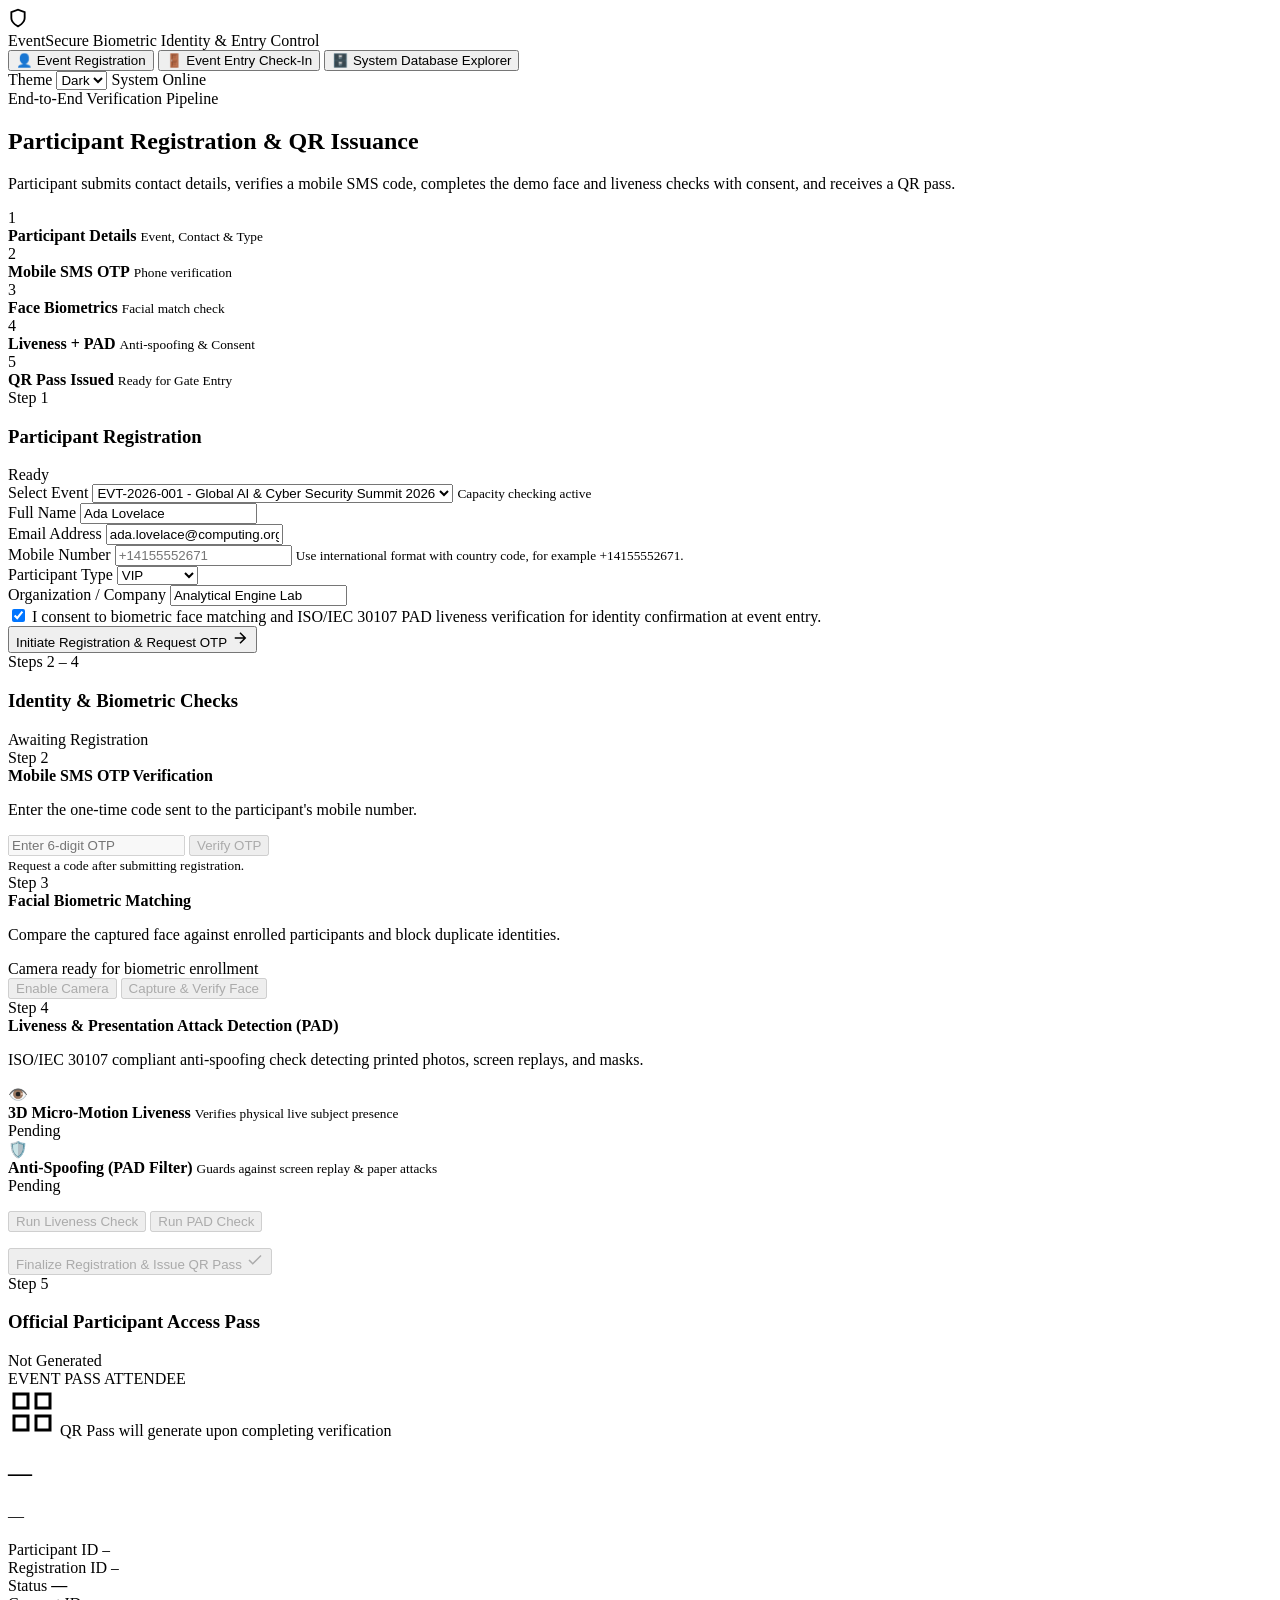
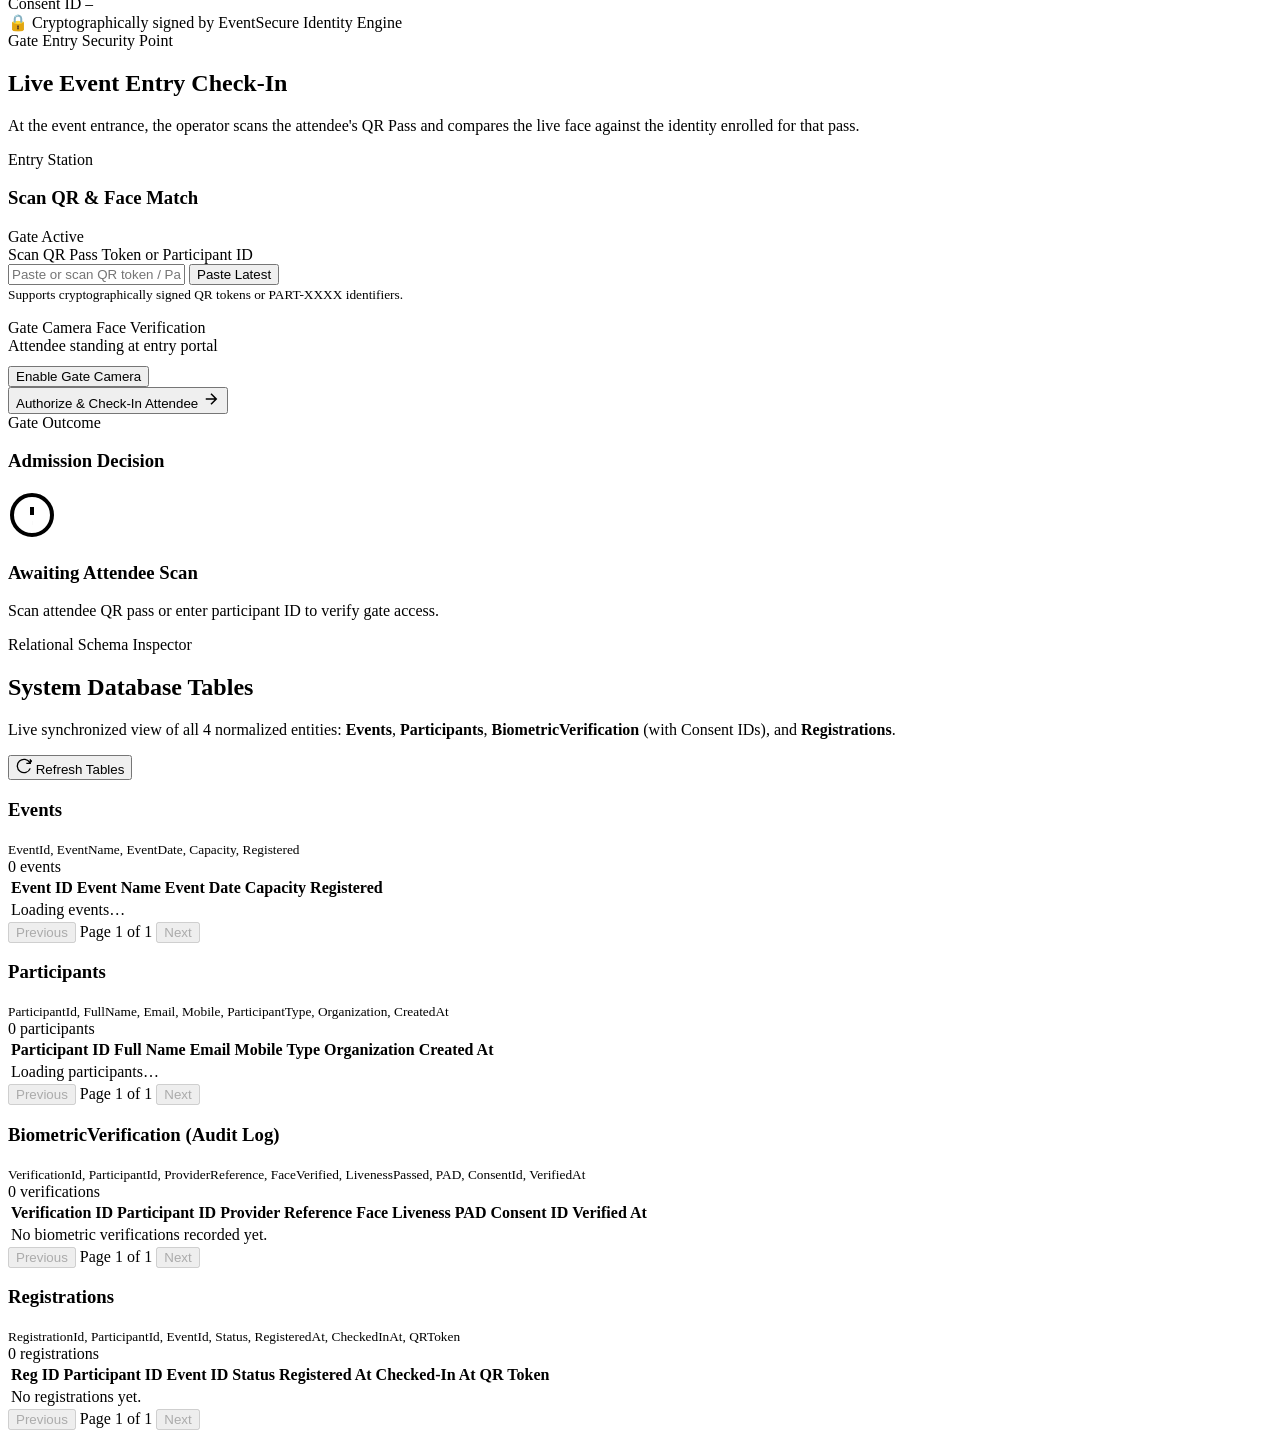
==== app/templates/index.html @ e213605c "eventeasecase" ====
<!doctype html>
<html lang="en">
  <head>
    <meta charset="utf-8">
    <meta name="viewport" content="width=device-width, initial-scale=1, viewport-fit=cover">
    <meta name="theme-color" content="#0a0f1d">
    <title>Event Registration & Biometric Entry System</title>
    <link rel="preconnect" href="https://fonts.googleapis.com">
    <link rel="preconnect" href="https://fonts.gstatic.com" crossorigin>
    <link href="https://fonts.googleapis.com/css2?family=Plus+Jakarta+Sans:wght@400;500;600;700;800&family=JetBrains+Mono:wght@400;500;600&display=swap" rel="stylesheet">
    <link rel="stylesheet" href="/static/styles.css?v=20261010-2">
  </head>
  <body>
    <header class="topbar">
      <div class="brand">
        <div class="brand-mark">
          <svg width="20" height="20" viewBox="0 0 24 24" fill="none" stroke="currentColor" stroke-width="2.2"><path d="M12 22s8-4 8-10V5l-8-3-8 3v7c0 6 8 10 8 10z"/></svg>
        </div>
        <div class="brand-text">
          <span class="brand-title">EventSecure</span>
          <span class="brand-subtitle">Biometric Identity & Entry Control</span>
        </div>
      </div>
      
      <nav class="nav-tabs" role="tablist">
        <button class="nav-tab active" data-tab="tab-registration" role="tab" aria-selected="true">
          <span class="nav-icon">👤</span> Event Registration
        </button>
        <button class="nav-tab" data-tab="tab-checkin" role="tab" aria-selected="false">
          <span class="nav-icon">🚪</span> Event Entry Check-In
        </button>
        <button class="nav-tab" data-tab="tab-database" role="tab" aria-selected="false">
          <span class="nav-icon">🗄️</span> System Database Explorer
        </button>
      </nav>

      <div class="topbar-actions">
        <label class="theme-control" for="theme-select">Theme
          <select id="theme-select" aria-label="Color theme">
            <option value="dark">Dark</option>
            <option value="light">Light</option>
          </select>
        </label>
        <span class="status-pill" id="api-status">
          <span class="status-dot"></span> System Online
        </span>
      </div>
    </header>

    <main class="page-shell">
      <!-- TAB 1: EVENT REGISTRATION FLOW -->
      <section class="tab-content active" id="tab-registration">
        <div class="flow-banner">
          <div class="flow-header">
            <span class="badge-accent">End-to-End Verification Pipeline</span>
            <h2>Participant Registration & QR Issuance</h2>
            <p>Participant submits contact details, verifies a mobile SMS code, completes the demo face and liveness checks with consent, and receives a QR pass.</p>
          </div>
          <div class="pipeline-stepper" id="pipeline-stepper">
            <div class="step-node active" id="step-node-1">
              <span class="step-num">1</span>
              <div class="step-info">
                <strong>Participant Details</strong>
                <small>Event, Contact & Type</small>
              </div>
            </div>
            <div class="step-line"></div>
            <div class="step-node" id="step-node-2">
              <span class="step-num">2</span>
              <div class="step-info">
                <strong>Mobile SMS OTP</strong>
                <small>Phone verification</small>
              </div>
            </div>
            <div class="step-line"></div>
            <div class="step-node" id="step-node-3">
              <span class="step-num">3</span>
              <div class="step-info">
                <strong>Face Biometrics</strong>
                <small>Facial match check</small>
              </div>
            </div>
            <div class="step-line"></div>
            <div class="step-node" id="step-node-4">
              <span class="step-num">4</span>
              <div class="step-info">
                <strong>Liveness + PAD</strong>
                <small>Anti-spoofing & Consent</small>
              </div>
            </div>
            <div class="step-line"></div>
            <div class="step-node" id="step-node-5">
              <span class="step-num">5</span>
              <div class="step-info">
                <strong>QR Pass Issued</strong>
                <small>Ready for Gate Entry</small>
              </div>
            </div>
          </div>
        </div>

        <div class="registration-grid">
          <!-- FORM PANEL (STEP 1) -->
          <article class="panel card-panel" id="panel-step-1">
            <div class="panel-header">
              <div>
                <span class="stage-tag">Step 1</span>
                <h3>Participant Registration</h3>
              </div>
              <span class="status-tag" id="tag-step-1">Ready</span>
            </div>

            <form id="registration-form">
              <div class="form-group full-width">
                <label for="event-select">Select Event</label>
                <select id="event-select" name="event_id" required>
                  <option value="EVT-2026-001">EVT-2026-001 - Global AI & Cyber Security Summit 2026</option>
                  <option value="EVT-2026-002">EVT-2026-002 - National Tech Innovators Conference</option>
                  <option value="EVT-2026-003">EVT-2026-003 - Developer Hackathon 2026</option>
                </select>
                <small class="field-hint" id="event-capacity-hint">Capacity checking active</small>
              </div>

              <div class="field-grid">
                <div class="form-group">
                  <label for="full_name">Full Name</label>
                  <input id="full_name" name="full_name" value="Ada Lovelace" placeholder="First and last name" required>
                </div>
                <div class="form-group">
                  <label for="email">Email Address</label>
                  <input id="email" name="email" type="email" value="ada.lovelace@computing.org" placeholder="ada@example.com" required>
                </div>
                <div class="form-group">
                  <label for="mobile">Mobile Number</label>
                  <input id="mobile" name="mobile" type="tel" inputmode="tel" autocomplete="tel" placeholder="+14155552671" pattern="\+[1-9][0-9]{7,14}" title="Use international format, for example +14155552671" required>
                  <small class="field-hint">Use international format with country code, for example +14155552671.</small>
                </div>
                <div class="form-group">
                  <label for="participant_type">Participant Type</label>
                  <select id="participant_type" name="participant_type">
                    <option value="Attendee">Attendee</option>
                    <option value="Speaker">Speaker</option>
                    <option value="VIP" selected>VIP</option>
                    <option value="Organizer">Organizer</option>
                    <option value="Delegate">Delegate</option>
                  </select>
                </div>
                <div class="form-group full-width">
                  <label for="organization">Organization / Company</label>
                  <input id="organization" name="organization" value="Analytical Engine Lab" placeholder="Organization name" required>
                </div>
              </div>

              <div class="consent-box">
                <label class="checkbox-label">
                  <input type="checkbox" id="consent-check" checked required>
                  <span>I consent to biometric face matching and ISO/IEC 30107 PAD liveness verification for identity confirmation at event entry.</span>
                </label>
              </div>

              <button class="btn btn-primary" type="submit" id="btn-submit-reg">
                <span>Initiate Registration & Request OTP</span>
                <svg width="18" height="18" viewBox="0 0 24 24" fill="none" stroke="currentColor" stroke-width="2"><path d="M5 12h14M12 5l7 7-7 7"/></svg>
              </button>
            </form>
          </article>

          <!-- VERIFICATION PIPELINE PANEL (STEPS 2, 3, 4) -->
          <article class="panel card-panel" id="panel-verification">
            <div class="panel-header">
              <div>
                <span class="stage-tag">Steps 2 – 4</span>
                <h3>Identity & Biometric Checks</h3>
              </div>
              <span class="status-tag status-waiting" id="verification-status-tag">Awaiting Registration</span>
            </div>

            <!-- STEP 2: OTP -->
            <div class="verification-card" id="card-otp">
              <div class="vcard-header">
                <span class="vcard-badge">Step 2</span>
                <div>
                  <strong>Mobile SMS OTP Verification</strong>
                  <p>Enter the one-time code sent to the participant's mobile number.</p>
                </div>
              </div>
              <div class="vcard-body">
                <div class="otp-input-row">
                  <input type="text" id="otp-input" inputmode="numeric" autocomplete="one-time-code" pattern="[0-9]{6}" placeholder="Enter 6-digit OTP" maxlength="6" disabled>
                  <button class="btn btn-secondary" id="btn-verify-otp" disabled>Verify OTP</button>
                </div>
                <small class="field-hint" id="otp-sent-status" aria-live="polite">Request a code after submitting registration.</small>
                <div class="otp-demo-pill" id="otp-demo-pill" style="display: none;">
                  <span>Demo OTP: <strong id="demo-otp-val">123456</strong></span>
                  <button type="button" class="btn-text" id="btn-fill-otp">Auto-Fill</button>
                </div>
              </div>
            </div>

            <!-- STEP 3: FACE VERIFICATION -->
            <div class="verification-card" id="card-face">
              <div class="vcard-header">
                <span class="vcard-badge">Step 3</span>
                <div>
                  <strong>Facial Biometric Matching</strong>
                  <p>Compare the captured face against enrolled participants and block duplicate identities.</p>
                </div>
              </div>
              <div class="vcard-body">
                <div class="camera-preview-box" id="reg-camera-box">
                  <video id="reg-camera-video" autoplay playsinline muted hidden></video>
                  <div class="viewfinder-overlay">
                    <div class="face-target-oval"></div>
                    <span class="viewfinder-status" id="reg-camera-status">Camera ready for biometric enrollment</span>
                  </div>
                </div>
                <div class="action-buttons-row">
                  <button class="btn btn-secondary" type="button" id="btn-start-reg-camera" disabled>Enable Camera</button>
                  <button class="btn btn-secondary" id="btn-verify-face" disabled>
                    <span>Capture & Verify Face</span>
                  </button>
                </div>
                <div class="check-result-tag" id="face-result-tag" style="display: none;"></div>
              </div>
            </div>

            <!-- STEP 4: LIVENESS & PAD CHECK -->
            <div class="verification-card" id="card-pad">
              <div class="vcard-header">
                <span class="vcard-badge">Step 4</span>
                <div>
                  <strong>Liveness & Presentation Attack Detection (PAD)</strong>
                  <p>ISO/IEC 30107 compliant anti-spoofing check detecting printed photos, screen replays, and masks.</p>
                </div>
              </div>
              <div class="vcard-body">
                <div class="pad-checklist">
                  <div class="pad-item" id="pad-item-liveness">
                    <span class="pad-icon">👁️</span>
                    <div>
                      <strong>3D Micro-Motion Liveness</strong>
                      <small id="liveness-desc">Verifies physical live subject presence</small>
                    </div>
                    <span class="badge-mini" id="badge-liveness">Pending</span>
                  </div>
                  <div class="pad-item" id="pad-item-spoof">
                    <span class="pad-icon">🛡️</span>
                    <div>
                      <strong>Anti-Spoofing (PAD Filter)</strong>
                      <small id="pad-desc">Guards against screen replay & paper attacks</small>
                    </div>
                    <span class="badge-mini" id="badge-pad">Pending</span>
                  </div>
                </div>

                <div class="action-buttons-row" style="margin-top: 1rem;">
                  <button class="btn btn-secondary" id="btn-verify-liveness" disabled>Run Liveness Check</button>
                  <button class="btn btn-secondary" id="btn-verify-pad" disabled>Run PAD Check</button>
                </div>

                <button class="btn btn-primary" id="btn-complete-reg" disabled style="margin-top: 1rem;">
                  <span>Finalize Registration & Issue QR Pass</span>
                  <svg width="18" height="18" viewBox="0 0 24 24" fill="none" stroke="currentColor" stroke-width="2"><path d="M20 6L9 17l-5-5"/></svg>
                </button>
              </div>
            </div>
          </article>

          <!-- QR PASS BADGE PANEL (STEP 5) -->
          <article class="panel card-panel full-col" id="panel-qr-pass">
            <div class="panel-header">
              <div>
                <span class="stage-tag">Step 5</span>
                <h3>Official Participant Access Pass</h3>
              </div>
              <span class="status-tag status-idle" id="pass-status-tag">Not Generated</span>
            </div>

            <div class="pass-container">
              <div class="badge-card" id="badge-card">
                <div class="badge-card-header">
                  <span class="badge-event-title" id="pass-event-title">EVENT PASS</span>
                  <span class="badge-type-pill" id="pass-type-pill">ATTENDEE</span>
                </div>
                
                <div class="badge-card-body">
                  <div class="badge-qr-area">
                    <div class="qr-placeholder" id="qr-placeholder">
                      <svg width="48" height="48" viewBox="0 0 24 24" fill="none" stroke="currentColor" stroke-width="1.5"><rect x="3" y="3" width="7" height="7"/><rect x="14" y="3" width="7" height="7"/><rect x="14" y="14" width="7" height="7"/><rect x="3" y="14" width="7" height="7"/></svg>
                      <span>QR Pass will generate upon completing verification</span>
                    </div>
                    <img id="qr-image" alt="Official Entry QR Code" hidden>
                  </div>

                  <div class="badge-details">
                    <h2 class="badge-attendee-name" id="pass-name">—</h2>
                    <p class="badge-org-name" id="pass-org">—</p>

                    <div class="badge-data-grid">
                      <div>
                        <span class="label">Participant ID</span>
                        <code class="val" id="pass-part-id">—</code>
                      </div>
                      <div>
                        <span class="label">Registration ID</span>
                        <code class="val" id="pass-reg-id">—</code>
                      </div>
                      <div>
                        <span class="label">Status</span>
                        <strong class="val status-text" id="pass-status">—</strong>
                      </div>
                      <div>
                        <span class="label">Consent ID</span>
                        <code class="val" id="pass-consent-id">—</code>
                      </div>
                    </div>

                    <div class="badge-token-box" id="pass-token-box" style="display: none;">
                      <span class="label">Secure QR Token</span>
                      <div class="token-display">
                        <input type="text" id="pass-token-val" readonly>
                        <button class="btn btn-secondary btn-sm" id="btn-copy-token">Copy Token</button>
                      </div>
                    </div>
                  </div>
                </div>

                <div class="badge-card-footer">
                  <span>🔒 Cryptographically signed by EventSecure Identity Engine</span>
                  <button class="btn btn-secondary btn-sm" id="btn-use-at-gate" style="display: none;">
                    Use at Entry Gate →
                  </button>
                </div>
              </div>
            </div>
          </article>
        </div>
      </section>

      <!-- TAB 2: EVENT ENTRY CHECK-IN -->
      <section class="tab-content" id="tab-checkin">
        <div class="flow-banner">
          <div class="flow-header">
            <span class="badge-accent">Gate Entry Security Point</span>
            <h2>Live Event Entry Check-In</h2>
            <p>At the event entrance, the operator scans the attendee's QR Pass and compares the live face against the identity enrolled for that pass.</p>
          </div>
        </div>

        <div class="checkin-grid">
          <!-- GATE SCANNER PANEL -->
          <article class="panel card-panel">
            <div class="panel-header">
              <div>
                <span class="stage-tag">Entry Station</span>
                <h3>Scan QR & Face Match</h3>
              </div>
              <span class="status-pill"><span class="status-dot"></span> Gate Active</span>
            </div>

            <form id="checkin-form">
              <div class="form-group">
                <label for="gate-qr-input">Scan QR Pass Token or Participant ID</label>
                <div class="input-with-button">
                  <input id="gate-qr-input" placeholder="Paste or scan QR token / Participant ID" required>
                  <button type="button" class="btn btn-secondary" id="btn-paste-latest">Paste Latest</button>
                </div>
                <small class="field-hint">Supports cryptographically signed QR tokens or PART-XXXX identifiers.</small>
              </div>

              <div class="form-group" style="margin-top: 1rem;">
                <label>Gate Camera Face Verification</label>
                <div class="camera-preview-box gate-camera" id="gate-camera-box">
                  <video id="gate-camera-video" autoplay playsinline muted hidden></video>
                  <div class="viewfinder-overlay">
                    <div class="face-target-oval"></div>
                    <span class="viewfinder-status" id="gate-camera-status">Attendee standing at entry portal</span>
                  </div>
                </div>
                <button class="btn btn-secondary" type="button" id="btn-start-gate-camera" style="margin-top: 0.65rem;">Enable Gate Camera</button>
              </div>

              <button class="btn btn-primary" type="submit" id="btn-gate-checkin">
                <span>Authorize & Check-In Attendee</span>
                <svg width="18" height="18" viewBox="0 0 24 24" fill="none" stroke="currentColor" stroke-width="2"><path d="M5 12h14M12 5l7 7-7 7"/></svg>
              </button>
            </form>
          </article>

          <!-- GATE VERIFICATION RESULT PANEL -->
          <article class="panel card-panel">
            <div class="panel-header">
              <div>
                <span class="stage-tag">Gate Outcome</span>
                <h3>Admission Decision</h3>
              </div>
            </div>

            <div class="admission-display" id="admission-display">
              <div class="admission-card idle" id="admission-card">
                <div class="admission-icon" id="admission-icon">
                  <svg width="48" height="48" viewBox="0 0 24 24" fill="none" stroke="currentColor" stroke-width="2"><circle cx="12" cy="12" r="10"/><line x1="12" y1="8" x2="12" y2="12"/><line x1="12" y1="16" x2="12.01" y2="16"/></svg>
                </div>
                <h3 id="admission-title">Awaiting Attendee Scan</h3>
                <p id="admission-desc">Scan attendee QR pass or enter participant ID to verify gate access.</p>
                <div class="admission-meta" id="admission-meta" style="display: none;">
                  <div><span>Attendee</span><strong id="adm-attendee">—</strong></div>
                  <div><span>Type</span><strong id="adm-type">—</strong></div>
                  <div><span>Organization</span><strong id="adm-org">—</strong></div>
                  <div><span>Check-in Time</span><strong id="adm-time">—</strong></div>
                </div>
              </div>
            </div>
          </article>
        </div>
      </section>

      <!-- TAB 3: RELATIONAL DATABASE EXPLORER -->
      <section class="tab-content" id="tab-database">
        <div class="flow-banner">
          <div class="flow-header">
            <span class="badge-accent">Relational Schema Inspector</span>
            <h2>System Database Tables</h2>
            <p>Live synchronized view of all 4 normalized entities: <strong>Events</strong>, <strong>Participants</strong>, <strong>BiometricVerification</strong> (with Consent IDs), and <strong>Registrations</strong>.</p>
          </div>
          <div class="refresh-bar">
            <button class="btn btn-secondary" id="btn-refresh-db">
              <svg width="16" height="16" viewBox="0 0 24 24" fill="none" stroke="currentColor" stroke-width="2"><path d="M21.5 2v6h-6M21.34 15.57a10 10 0 1 1-.57-8.38l5.67-5.67"/></svg>
              <span>Refresh Tables</span>
            </button>
          </div>
        </div>

        <div class="tables-stack">
          <!-- EVENTS TABLE -->
          <div class="table-card">
            <div class="table-header">
              <div>
                <h3>Events</h3>
                <small>EventId, EventName, EventDate, Capacity, Registered</small>
              </div>
              <span class="badge-mini" id="count-events">0 events</span>
            </div>
            <div class="table-responsive">
              <table class="data-table" id="table-events">
                <thead>
                  <tr>
                    <th>Event ID</th>
                    <th>Event Name</th>
                    <th>Event Date</th>
                    <th>Capacity</th>
                    <th>Registered</th>
                  </tr>
                </thead>
                <tbody>
                  <tr><td colspan="5" class="empty-cell">Loading events…</td></tr>
                </tbody>
              </table>
            </div>
            <div class="table-pagination" data-pagination="events">
              <button class="btn btn-secondary btn-sm" type="button" data-page-action="previous" disabled>Previous</button>
              <span data-page-label>Page 1 of 1</span>
              <button class="btn btn-secondary btn-sm" type="button" data-page-action="next" disabled>Next</button>
            </div>
          </div>

          <!-- PARTICIPANTS TABLE -->
          <div class="table-card">
            <div class="table-header">
              <div>
                <h3>Participants</h3>
                <small>ParticipantId, FullName, Email, Mobile, ParticipantType, Organization, CreatedAt</small>
              </div>
              <span class="badge-mini" id="count-participants">0 participants</span>
            </div>
            <div class="table-responsive">
              <table class="data-table" id="table-participants">
                <thead>
                  <tr>
                    <th>Participant ID</th>
                    <th>Full Name</th>
                    <th>Email</th>
                    <th>Mobile</th>
                    <th>Type</th>
                    <th>Organization</th>
                    <th>Created At</th>
                  </tr>
                </thead>
                <tbody>
                  <tr><td colspan="7" class="empty-cell">Loading participants…</td></tr>
                </tbody>
              </table>
            </div>
            <div class="table-pagination" data-pagination="participants">
              <button class="btn btn-secondary btn-sm" type="button" data-page-action="previous" disabled>Previous</button>
              <span data-page-label>Page 1 of 1</span>
              <button class="btn btn-secondary btn-sm" type="button" data-page-action="next" disabled>Next</button>
            </div>
          </div>

          <!-- BIOMETRIC VERIFICATION AUDIT TABLE -->
          <div class="table-card">
            <div class="table-header">
              <div>
                <h3>BiometricVerification (Audit Log)</h3>
                <small>VerificationId, ParticipantId, ProviderReference, FaceVerified, LivenessPassed, PAD, ConsentId, VerifiedAt</small>
              </div>
              <span class="badge-mini" id="count-biometrics">0 verifications</span>
            </div>
            <div class="table-responsive">
              <table class="data-table" id="table-biometrics">
                <thead>
                  <tr>
                    <th>Verification ID</th>
                    <th>Participant ID</th>
                    <th>Provider Reference</th>
                    <th>Face</th>
                    <th>Liveness</th>
                    <th>PAD</th>
                    <th>Consent ID</th>
                    <th>Verified At</th>
                  </tr>
                </thead>
                <tbody>
                  <tr><td colspan="8" class="empty-cell">No biometric verifications recorded yet.</td></tr>
                </tbody>
              </table>
            </div>
            <div class="table-pagination" data-pagination="biometrics">
              <button class="btn btn-secondary btn-sm" type="button" data-page-action="previous" disabled>Previous</button>
              <span data-page-label>Page 1 of 1</span>
              <button class="btn btn-secondary btn-sm" type="button" data-page-action="next" disabled>Next</button>
            </div>
          </div>

          <!-- REGISTRATIONS TABLE -->
          <div class="table-card">
            <div class="table-header">
              <div>
                <h3>Registrations</h3>
                <small>RegistrationId, ParticipantId, EventId, Status, RegisteredAt, CheckedInAt, QRToken</small>
              </div>
              <span class="badge-mini" id="count-registrations">0 registrations</span>
            </div>
            <div class="table-responsive">
              <table class="data-table" id="table-registrations">
                <thead>
                  <tr>
                    <th>Reg ID</th>
                    <th>Participant ID</th>
                    <th>Event ID</th>
                    <th>Status</th>
                    <th>Registered At</th>
                    <th>Checked-In At</th>
                    <th>QR Token</th>
                  </tr>
                </thead>
                <tbody>
                  <tr><td colspan="7" class="empty-cell">No registrations yet.</td></tr>
                </tbody>
              </table>
            </div>
            <div class="table-pagination" data-pagination="registrations">
              <button class="btn btn-secondary btn-sm" type="button" data-page-action="previous" disabled>Previous</button>
              <span data-page-label>Page 1 of 1</span>
              <button class="btn btn-secondary btn-sm" type="button" data-page-action="next" disabled>Next</button>
            </div>
          </div>
        </div>
      </section>
    </main>

    <div class="toast" id="toast" role="status" aria-live="polite"></div>

    <script src="/static/app.js?v=20261010-3"></script>
  </body>
</html>
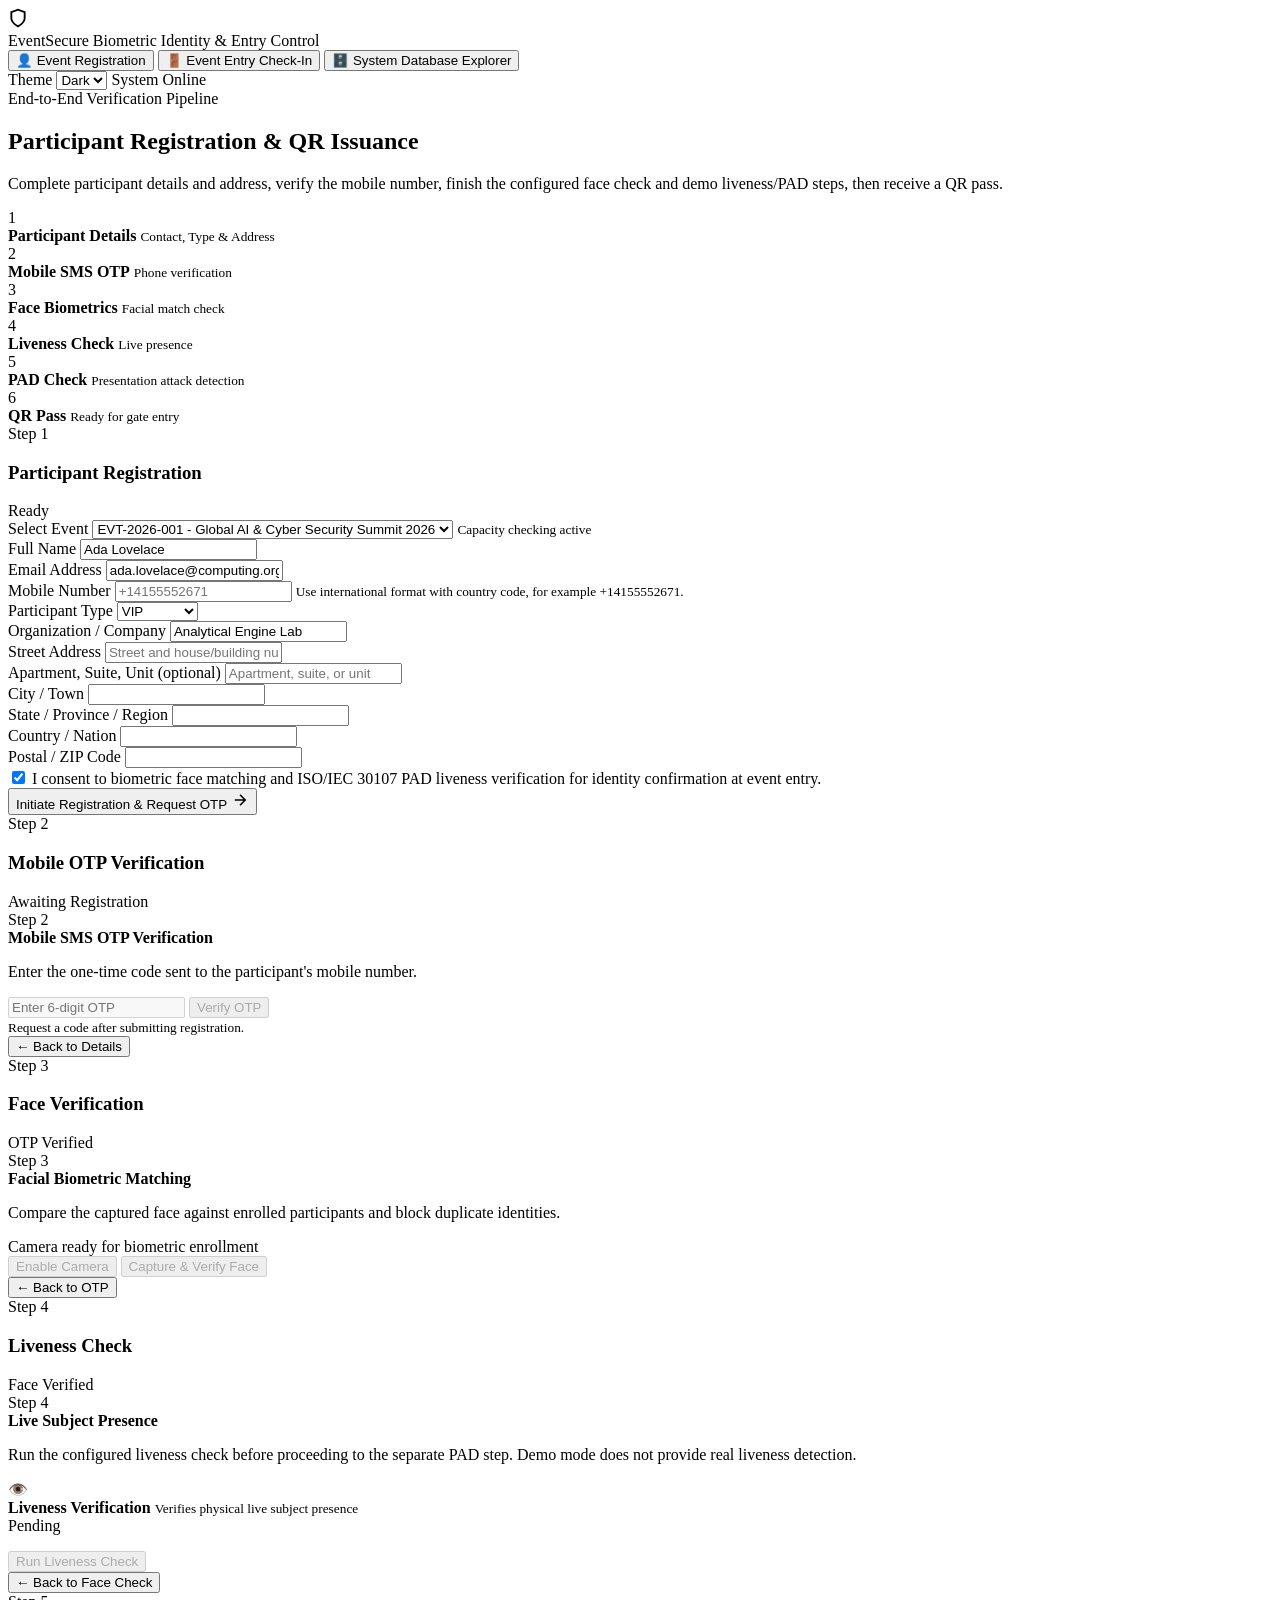
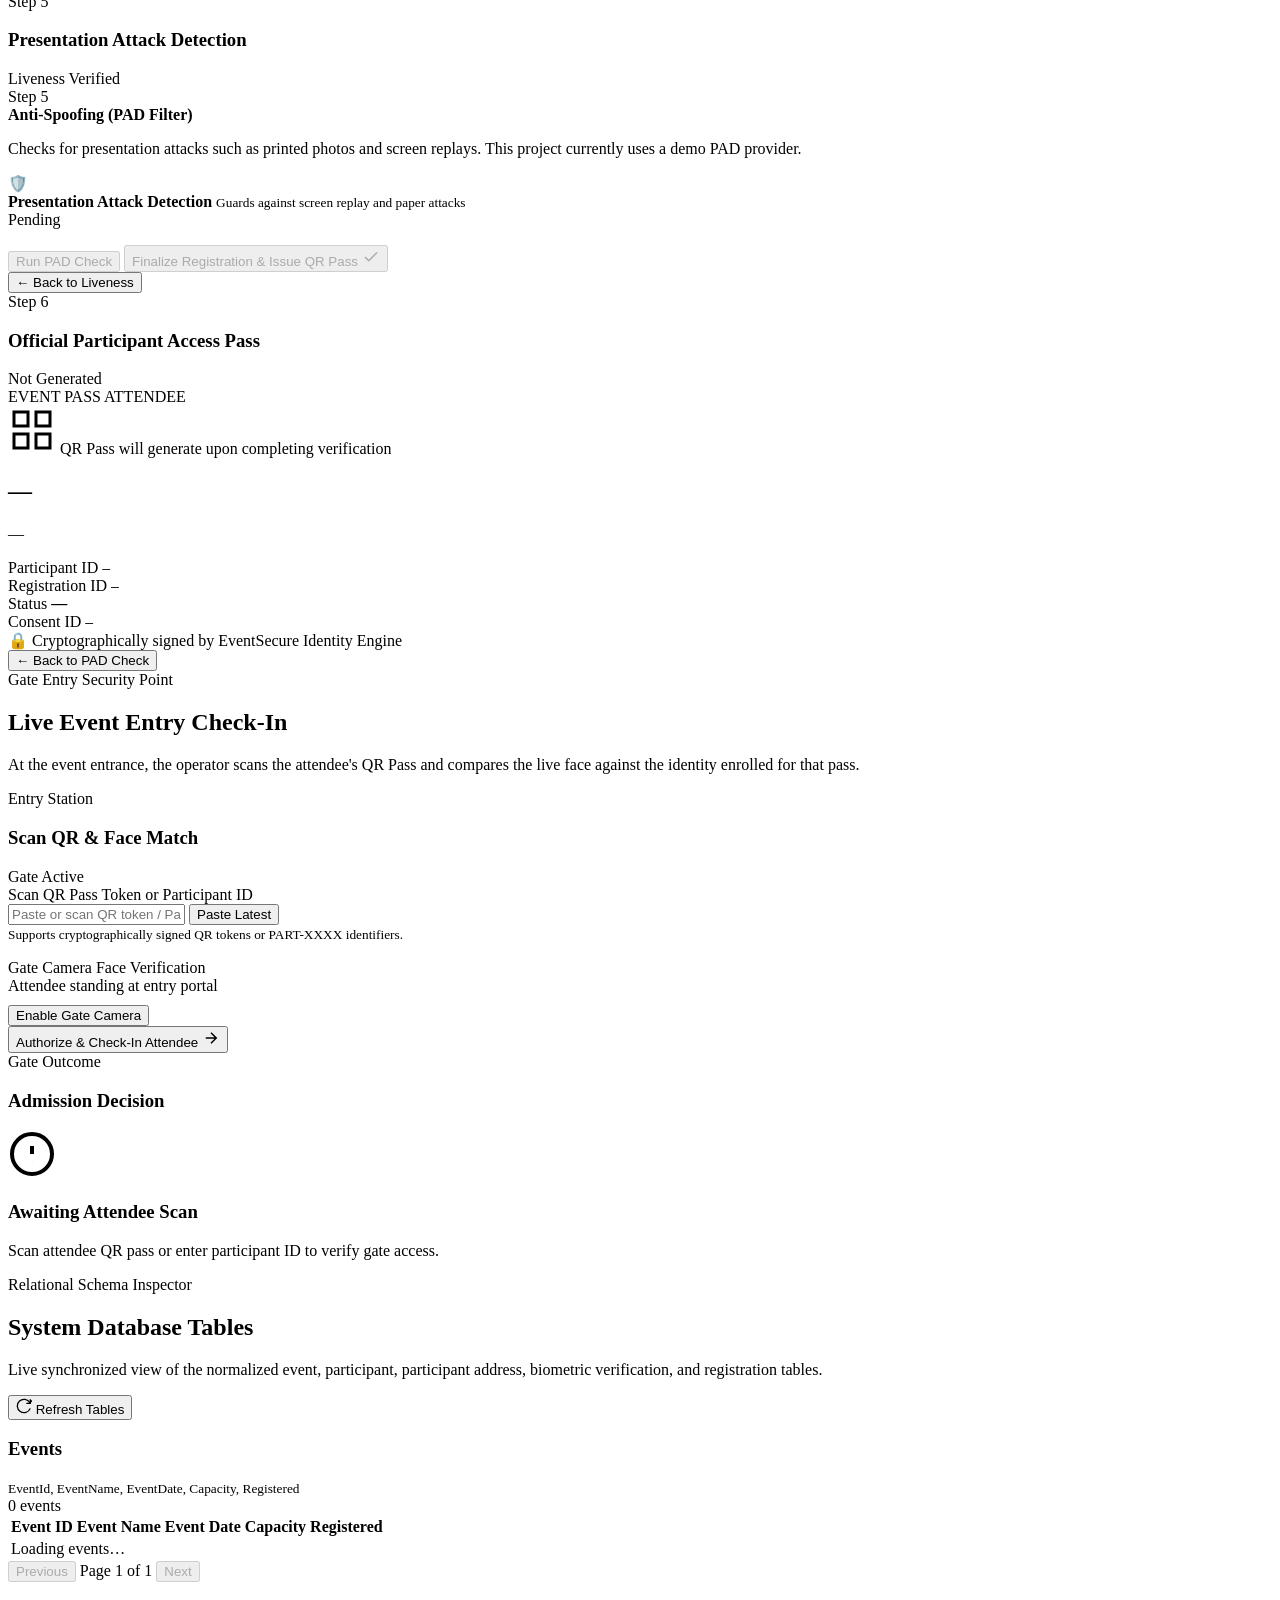
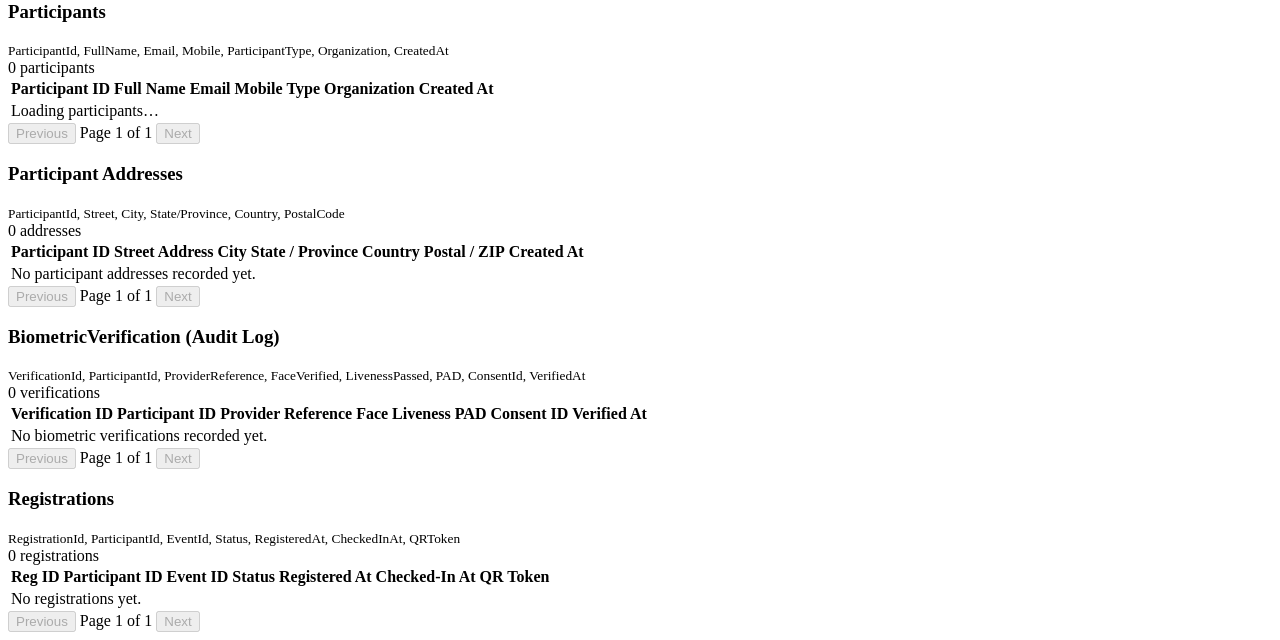
==== commit 45789f6a: "Add local face matching and stepped registration Add participant address storage and registration sc" ====
--- a/app/templates/index.html
+++ b/app/templates/index.html
@@ -8,7 +8,7 @@
     <link rel="preconnect" href="https://fonts.googleapis.com">
     <link rel="preconnect" href="https://fonts.gstatic.com" crossorigin>
     <link href="https://fonts.googleapis.com/css2?family=Plus+Jakarta+Sans:wght@400;500;600;700;800&family=JetBrains+Mono:wght@400;500;600&display=swap" rel="stylesheet">
-    <link rel="stylesheet" href="/static/styles.css?v=20261010-2">
+    <link rel="stylesheet" href="/static/styles.css?v=20261010-4">
   </head>
   <body>
     <header class="topbar">
@@ -54,14 +54,14 @@
           <div class="flow-header">
             <span class="badge-accent">End-to-End Verification Pipeline</span>
             <h2>Participant Registration & QR Issuance</h2>
-            <p>Participant submits contact details, verifies a mobile SMS code, completes the demo face and liveness checks with consent, and receives a QR pass.</p>
+            <p>Complete participant details and address, verify the mobile number, finish the configured face check and demo liveness/PAD steps, then receive a QR pass.</p>
           </div>
           <div class="pipeline-stepper" id="pipeline-stepper">
             <div class="step-node active" id="step-node-1">
               <span class="step-num">1</span>
               <div class="step-info">
                 <strong>Participant Details</strong>
-                <small>Event, Contact & Type</small>
+                <small>Contact, Type & Address</small>
               </div>
             </div>
             <div class="step-line"></div>
@@ -84,16 +84,24 @@
             <div class="step-node" id="step-node-4">
               <span class="step-num">4</span>
               <div class="step-info">
-                <strong>Liveness + PAD</strong>
-                <small>Anti-spoofing & Consent</small>
+                <strong>Liveness Check</strong>
+                <small>Live presence</small>
               </div>
             </div>
             <div class="step-line"></div>
             <div class="step-node" id="step-node-5">
               <span class="step-num">5</span>
               <div class="step-info">
-                <strong>QR Pass Issued</strong>
-                <small>Ready for Gate Entry</small>
+                <strong>PAD Check</strong>
+                <small>Presentation attack detection</small>
+              </div>
+            </div>
+            <div class="step-line"></div>
+            <div class="step-node" id="step-node-6">
+              <span class="step-num">6</span>
+              <div class="step-info">
+                <strong>QR Pass</strong>
+                <small>Ready for gate entry</small>
               </div>
             </div>
           </div>
@@ -101,7 +109,7 @@
 
         <div class="registration-grid">
           <!-- FORM PANEL (STEP 1) -->
-          <article class="panel card-panel" id="panel-step-1">
+          <article class="panel card-panel registration-step-page active" id="panel-step-1" data-registration-step="1">
             <div class="panel-header">
               <div>
                 <span class="stage-tag">Step 1</span>
@@ -149,11 +157,35 @@
                   <label for="organization">Organization / Company</label>
                   <input id="organization" name="organization" value="Analytical Engine Lab" placeholder="Organization name" required>
                 </div>
+                <div class="form-group full-width">
+                  <label for="address_line1">Street Address</label>
+                  <input id="address_line1" name="address_line1" autocomplete="address-line1" placeholder="Street and house/building number" required>
+                </div>
+                <div class="form-group full-width">
+                  <label for="address_line2">Apartment, Suite, Unit (optional)</label>
+                  <input id="address_line2" name="address_line2" autocomplete="address-line2" placeholder="Apartment, suite, or unit">
+                </div>
+                <div class="form-group">
+                  <label for="city">City / Town</label>
+                  <input id="city" name="city" autocomplete="address-level2" required>
+                </div>
+                <div class="form-group">
+                  <label for="state_province">State / Province / Region</label>
+                  <input id="state_province" name="state_province" autocomplete="address-level1" required>
+                </div>
+                <div class="form-group">
+                  <label for="country">Country / Nation</label>
+                  <input id="country" name="country" autocomplete="country-name" required>
+                </div>
+                <div class="form-group">
+                  <label for="postal_code">Postal / ZIP Code</label>
+                  <input id="postal_code" name="postal_code" autocomplete="postal-code" required>
+                </div>
               </div>
 
               <div class="consent-box">
                 <label class="checkbox-label">
-                  <input type="checkbox" id="consent-check" checked required>
+                  <input type="checkbox" id="consent-check" name="consent_agreed" value="true" checked required>
                   <span>I consent to biometric face matching and ISO/IEC 30107 PAD liveness verification for identity confirmation at event entry.</span>
                 </label>
               </div>
@@ -165,12 +197,12 @@
             </form>
           </article>
 
-          <!-- VERIFICATION PIPELINE PANEL (STEPS 2, 3, 4) -->
-          <article class="panel card-panel" id="panel-verification">
-            <div class="panel-header">
-              <div>
-                <span class="stage-tag">Steps 2 – 4</span>
-                <h3>Identity & Biometric Checks</h3>
+          <!-- STEP 2: OTP VERIFICATION -->
+          <article class="panel card-panel registration-step-page" id="panel-step-2" data-registration-step="2">
+            <div class="panel-header">
+              <div>
+                <span class="stage-tag">Step 2</span>
+                <h3>Mobile OTP Verification</h3>
               </div>
               <span class="status-tag status-waiting" id="verification-status-tag">Awaiting Registration</span>
             </div>
@@ -197,7 +229,20 @@
               </div>
             </div>
 
-            <!-- STEP 3: FACE VERIFICATION -->
+            <div class="registration-step-navigation">
+              <button class="btn btn-secondary" type="button" data-registration-back="1">← Back to Details</button>
+            </div>
+          </article>
+
+          <!-- STEP 3: FACE VERIFICATION -->
+          <article class="panel card-panel registration-step-page" id="panel-step-3" data-registration-step="3">
+            <div class="panel-header">
+              <div>
+                <span class="stage-tag">Step 3</span>
+                <h3>Face Verification</h3>
+              </div>
+              <span class="status-tag status-waiting">OTP Verified</span>
+            </div>
             <div class="verification-card" id="card-face">
               <div class="vcard-header">
                 <span class="vcard-badge">Step 3</span>
@@ -223,14 +268,26 @@
                 <div class="check-result-tag" id="face-result-tag" style="display: none;"></div>
               </div>
             </div>
-
-            <!-- STEP 4: LIVENESS & PAD CHECK -->
-            <div class="verification-card" id="card-pad">
+            <div class="registration-step-navigation">
+              <button class="btn btn-secondary" type="button" data-registration-back="2">← Back to OTP</button>
+            </div>
+          </article>
+
+            <!-- STEP 4: LIVENESS CHECK -->
+          <article class="panel card-panel registration-step-page" id="panel-step-4" data-registration-step="4">
+            <div class="panel-header">
+              <div>
+                <span class="stage-tag">Step 4</span>
+                <h3>Liveness Check</h3>
+              </div>
+              <span class="status-tag status-waiting">Face Verified</span>
+            </div>
+            <div class="verification-card" id="card-liveness">
               <div class="vcard-header">
                 <span class="vcard-badge">Step 4</span>
                 <div>
-                  <strong>Liveness & Presentation Attack Detection (PAD)</strong>
-                  <p>ISO/IEC 30107 compliant anti-spoofing check detecting printed photos, screen replays, and masks.</p>
+                  <strong>Live Subject Presence</strong>
+                  <p>Run the configured liveness check before proceeding to the separate PAD step. Demo mode does not provide real liveness detection.</p>
                 </div>
               </div>
               <div class="vcard-body">
@@ -238,39 +295,65 @@
                   <div class="pad-item" id="pad-item-liveness">
                     <span class="pad-icon">👁️</span>
                     <div>
-                      <strong>3D Micro-Motion Liveness</strong>
+                      <strong>Liveness Verification</strong>
                       <small id="liveness-desc">Verifies physical live subject presence</small>
                     </div>
                     <span class="badge-mini" id="badge-liveness">Pending</span>
                   </div>
+                </div>
+                <button class="btn btn-primary" id="btn-verify-liveness" disabled style="margin-top: 1rem;">Run Liveness Check</button>
+              </div>
+            </div>
+            <div class="registration-step-navigation">
+              <button class="btn btn-secondary" type="button" data-registration-back="3">← Back to Face Check</button>
+            </div>
+          </article>
+
+          <!-- STEP 5: PRESENTATION ATTACK DETECTION -->
+          <article class="panel card-panel registration-step-page" id="panel-step-5" data-registration-step="5">
+            <div class="panel-header">
+              <div>
+                <span class="stage-tag">Step 5</span>
+                <h3>Presentation Attack Detection</h3>
+              </div>
+              <span class="status-tag status-waiting">Liveness Verified</span>
+            </div>
+            <div class="verification-card" id="card-pad">
+              <div class="vcard-header">
+                <span class="vcard-badge">Step 5</span>
+                <div>
+                  <strong>Anti-Spoofing (PAD Filter)</strong>
+                  <p>Checks for presentation attacks such as printed photos and screen replays. This project currently uses a demo PAD provider.</p>
+                </div>
+              </div>
+              <div class="vcard-body">
+                <div class="pad-checklist">
                   <div class="pad-item" id="pad-item-spoof">
                     <span class="pad-icon">🛡️</span>
                     <div>
-                      <strong>Anti-Spoofing (PAD Filter)</strong>
-                      <small id="pad-desc">Guards against screen replay & paper attacks</small>
+                      <strong>Presentation Attack Detection</strong>
+                      <small id="pad-desc">Guards against screen replay and paper attacks</small>
                     </div>
                     <span class="badge-mini" id="badge-pad">Pending</span>
                   </div>
                 </div>
-
-                <div class="action-buttons-row" style="margin-top: 1rem;">
-                  <button class="btn btn-secondary" id="btn-verify-liveness" disabled>Run Liveness Check</button>
-                  <button class="btn btn-secondary" id="btn-verify-pad" disabled>Run PAD Check</button>
-                </div>
-
+                <button class="btn btn-secondary" id="btn-verify-pad" disabled style="margin-top: 1rem;">Run PAD Check</button>
                 <button class="btn btn-primary" id="btn-complete-reg" disabled style="margin-top: 1rem;">
                   <span>Finalize Registration & Issue QR Pass</span>
                   <svg width="18" height="18" viewBox="0 0 24 24" fill="none" stroke="currentColor" stroke-width="2"><path d="M20 6L9 17l-5-5"/></svg>
                 </button>
               </div>
             </div>
-          </article>
-
-          <!-- QR PASS BADGE PANEL (STEP 5) -->
-          <article class="panel card-panel full-col" id="panel-qr-pass">
-            <div class="panel-header">
-              <div>
-                <span class="stage-tag">Step 5</span>
+            <div class="registration-step-navigation">
+              <button class="btn btn-secondary" type="button" data-registration-back="4">← Back to Liveness</button>
+            </div>
+          </article>
+
+          <!-- QR PASS BADGE PANEL (STEP 6) -->
+          <article class="panel card-panel full-col registration-step-page" id="panel-qr-pass" data-registration-step="6">
+            <div class="panel-header">
+              <div>
+                <span class="stage-tag">Step 6</span>
                 <h3>Official Participant Access Pass</h3>
               </div>
               <span class="status-tag status-idle" id="pass-status-tag">Not Generated</span>
@@ -333,6 +416,9 @@
                 </div>
               </div>
             </div>
+            <div class="registration-step-navigation">
+              <button class="btn btn-secondary" type="button" data-registration-back="5">← Back to PAD Check</button>
+            </div>
           </article>
         </div>
       </section>
@@ -421,7 +507,7 @@
           <div class="flow-header">
             <span class="badge-accent">Relational Schema Inspector</span>
             <h2>System Database Tables</h2>
-            <p>Live synchronized view of all 4 normalized entities: <strong>Events</strong>, <strong>Participants</strong>, <strong>BiometricVerification</strong> (with Consent IDs), and <strong>Registrations</strong>.</p>
+            <p>Live synchronized view of the normalized event, participant, participant address, biometric verification, and registration tables.</p>
           </div>
           <div class="refresh-bar">
             <button class="btn btn-secondary" id="btn-refresh-db">
@@ -492,6 +578,40 @@
               </table>
             </div>
             <div class="table-pagination" data-pagination="participants">
+              <button class="btn btn-secondary btn-sm" type="button" data-page-action="previous" disabled>Previous</button>
+              <span data-page-label>Page 1 of 1</span>
+              <button class="btn btn-secondary btn-sm" type="button" data-page-action="next" disabled>Next</button>
+            </div>
+          </div>
+
+          <!-- PARTICIPANT ADDRESSES TABLE -->
+          <div class="table-card">
+            <div class="table-header">
+              <div>
+                <h3>Participant Addresses</h3>
+                <small>ParticipantId, Street, City, State/Province, Country, PostalCode</small>
+              </div>
+              <span class="badge-mini" id="count-addresses">0 addresses</span>
+            </div>
+            <div class="table-responsive">
+              <table class="data-table" id="table-addresses">
+                <thead>
+                  <tr>
+                    <th>Participant ID</th>
+                    <th>Street Address</th>
+                    <th>City</th>
+                    <th>State / Province</th>
+                    <th>Country</th>
+                    <th>Postal / ZIP</th>
+                    <th>Created At</th>
+                  </tr>
+                </thead>
+                <tbody>
+                  <tr><td colspan="7" class="empty-cell">No participant addresses recorded yet.</td></tr>
+                </tbody>
+              </table>
+            </div>
+            <div class="table-pagination" data-pagination="addresses">
               <button class="btn btn-secondary btn-sm" type="button" data-page-action="previous" disabled>Previous</button>
               <span data-page-label>Page 1 of 1</span>
               <button class="btn btn-secondary btn-sm" type="button" data-page-action="next" disabled>Next</button>
@@ -572,6 +692,6 @@
 
     <div class="toast" id="toast" role="status" aria-live="polite"></div>
 
-    <script src="/static/app.js?v=20261010-3"></script>
+    <script src="/static/app.js?v=20261010-4"></script>
   </body>
 </html>
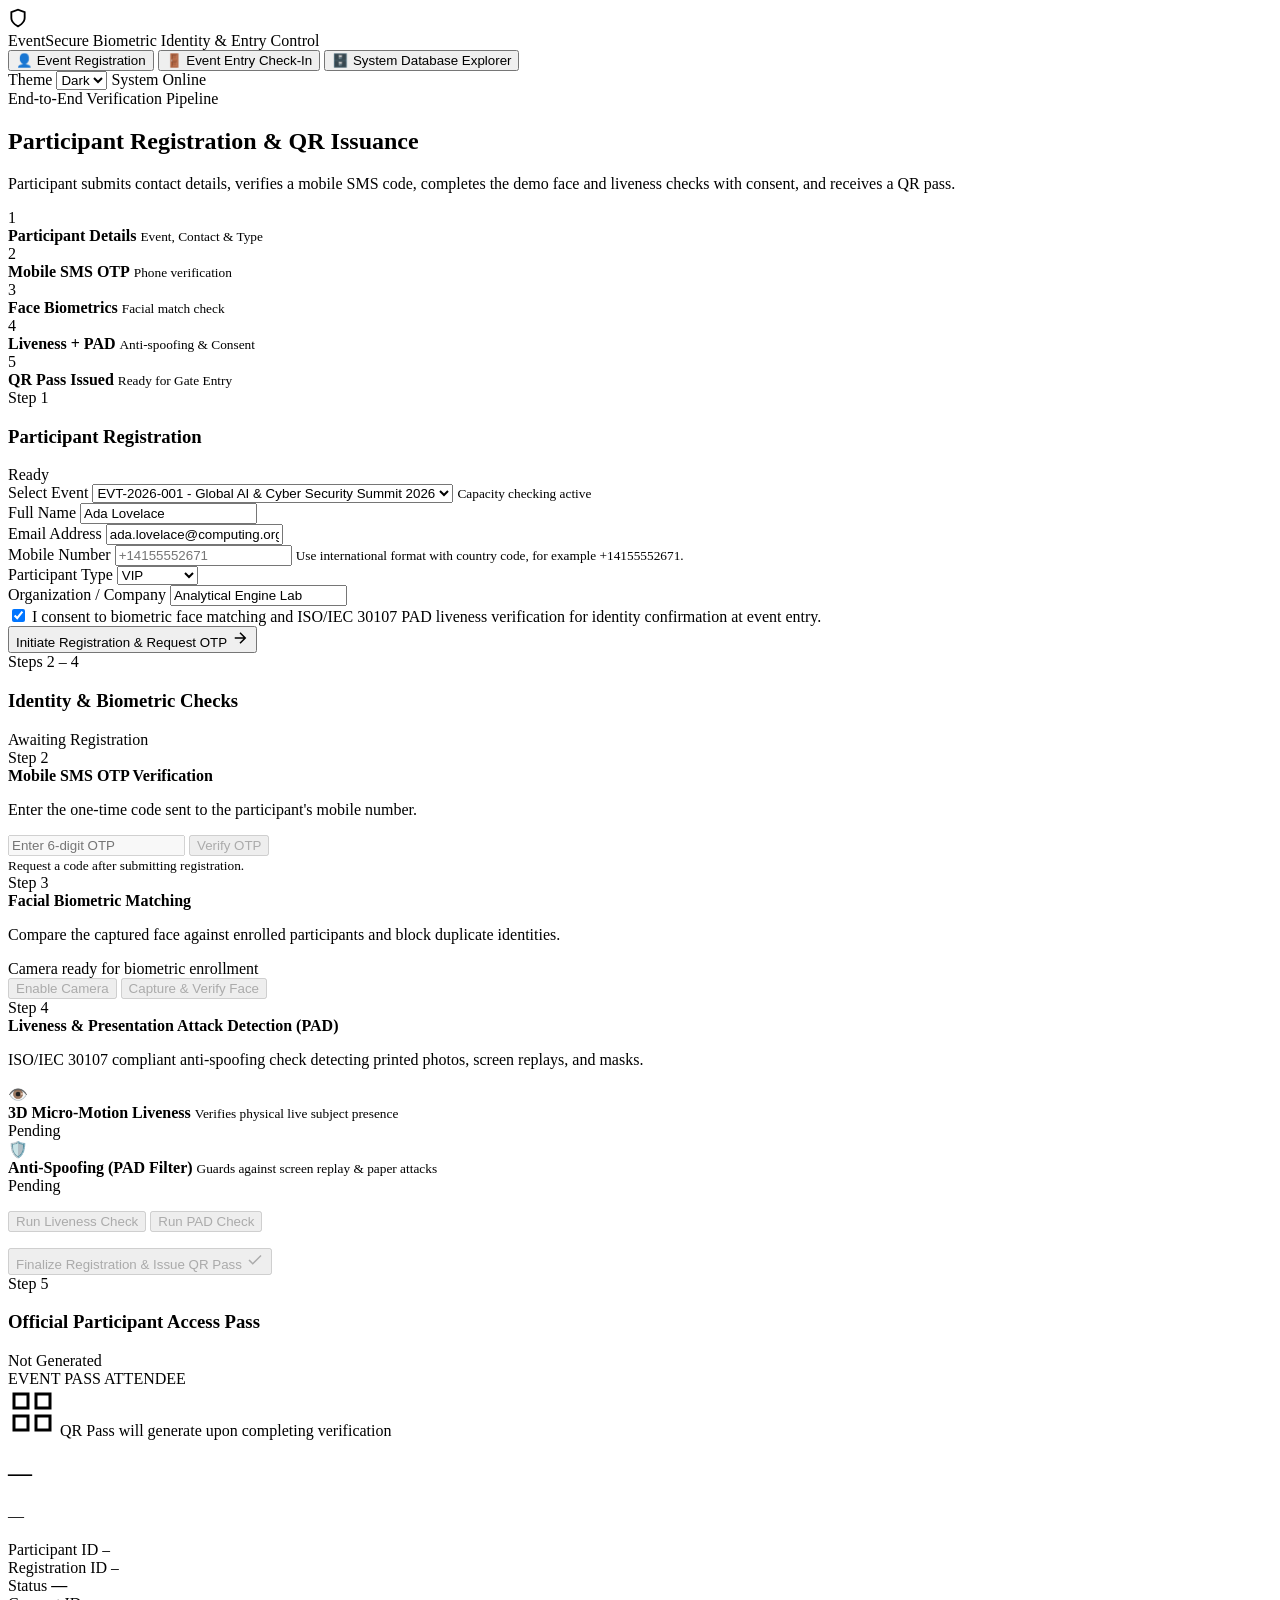
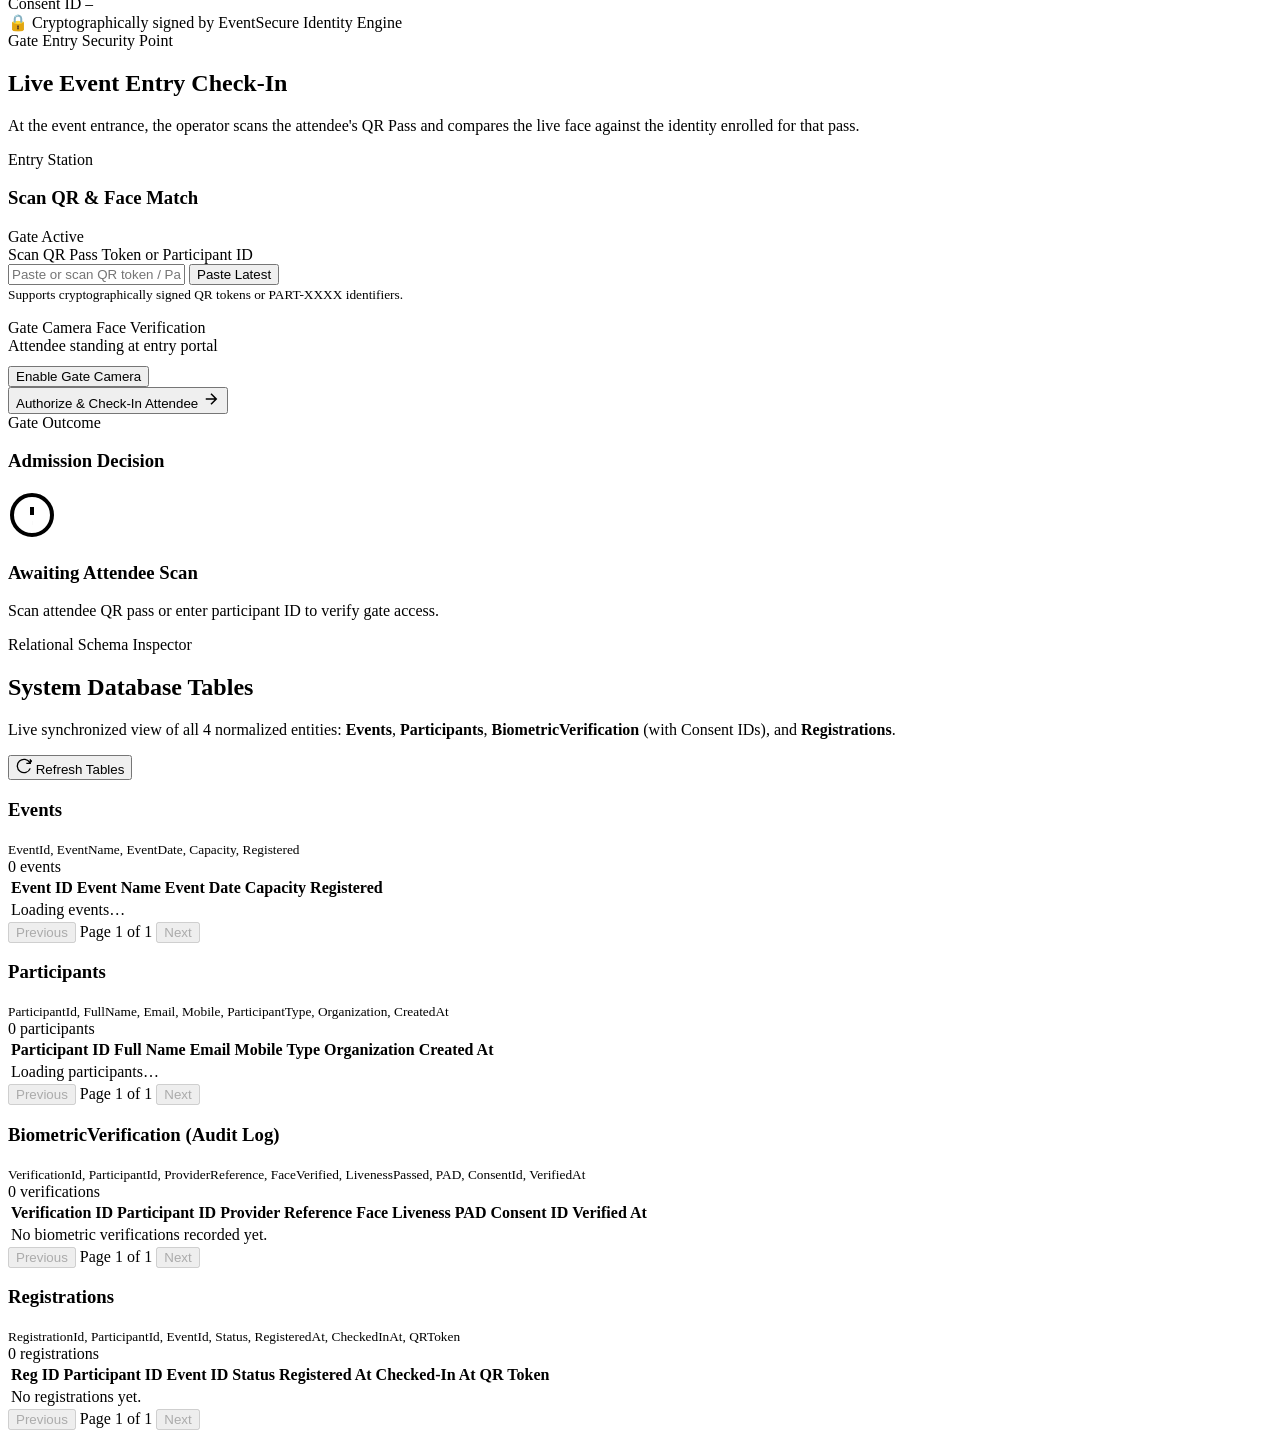
==== commit 808386dd: "Add standalone admin panel workflows Build a separate role-aware admin UI backed by authenticated AP" ====
--- a/app/templates/index.html
+++ b/app/templates/index.html
@@ -8,7 +8,7 @@
     <link rel="preconnect" href="https://fonts.googleapis.com">
     <link rel="preconnect" href="https://fonts.gstatic.com" crossorigin>
     <link href="https://fonts.googleapis.com/css2?family=Plus+Jakarta+Sans:wght@400;500;600;700;800&family=JetBrains+Mono:wght@400;500;600&display=swap" rel="stylesheet">
-    <link rel="stylesheet" href="/static/styles.css?v=20261010-4">
+    <link rel="stylesheet" href="/static/styles.css?v=20261010-2">
   </head>
   <body>
     <header class="topbar">
@@ -54,14 +54,14 @@
           <div class="flow-header">
             <span class="badge-accent">End-to-End Verification Pipeline</span>
             <h2>Participant Registration & QR Issuance</h2>
-            <p>Complete participant details and address, verify the mobile number, finish the configured face check and demo liveness/PAD steps, then receive a QR pass.</p>
+            <p>Participant submits contact details, verifies a mobile SMS code, completes the demo face and liveness checks with consent, and receives a QR pass.</p>
           </div>
           <div class="pipeline-stepper" id="pipeline-stepper">
             <div class="step-node active" id="step-node-1">
               <span class="step-num">1</span>
               <div class="step-info">
                 <strong>Participant Details</strong>
-                <small>Contact, Type & Address</small>
+                <small>Event, Contact & Type</small>
               </div>
             </div>
             <div class="step-line"></div>
@@ -84,24 +84,16 @@
             <div class="step-node" id="step-node-4">
               <span class="step-num">4</span>
               <div class="step-info">
-                <strong>Liveness Check</strong>
-                <small>Live presence</small>
+                <strong>Liveness + PAD</strong>
+                <small>Anti-spoofing & Consent</small>
               </div>
             </div>
             <div class="step-line"></div>
             <div class="step-node" id="step-node-5">
               <span class="step-num">5</span>
               <div class="step-info">
-                <strong>PAD Check</strong>
-                <small>Presentation attack detection</small>
-              </div>
-            </div>
-            <div class="step-line"></div>
-            <div class="step-node" id="step-node-6">
-              <span class="step-num">6</span>
-              <div class="step-info">
-                <strong>QR Pass</strong>
-                <small>Ready for gate entry</small>
+                <strong>QR Pass Issued</strong>
+                <small>Ready for Gate Entry</small>
               </div>
             </div>
           </div>
@@ -109,7 +101,7 @@
 
         <div class="registration-grid">
           <!-- FORM PANEL (STEP 1) -->
-          <article class="panel card-panel registration-step-page active" id="panel-step-1" data-registration-step="1">
+          <article class="panel card-panel" id="panel-step-1">
             <div class="panel-header">
               <div>
                 <span class="stage-tag">Step 1</span>
@@ -157,35 +149,11 @@
                   <label for="organization">Organization / Company</label>
                   <input id="organization" name="organization" value="Analytical Engine Lab" placeholder="Organization name" required>
                 </div>
-                <div class="form-group full-width">
-                  <label for="address_line1">Street Address</label>
-                  <input id="address_line1" name="address_line1" autocomplete="address-line1" placeholder="Street and house/building number" required>
-                </div>
-                <div class="form-group full-width">
-                  <label for="address_line2">Apartment, Suite, Unit (optional)</label>
-                  <input id="address_line2" name="address_line2" autocomplete="address-line2" placeholder="Apartment, suite, or unit">
-                </div>
-                <div class="form-group">
-                  <label for="city">City / Town</label>
-                  <input id="city" name="city" autocomplete="address-level2" required>
-                </div>
-                <div class="form-group">
-                  <label for="state_province">State / Province / Region</label>
-                  <input id="state_province" name="state_province" autocomplete="address-level1" required>
-                </div>
-                <div class="form-group">
-                  <label for="country">Country / Nation</label>
-                  <input id="country" name="country" autocomplete="country-name" required>
-                </div>
-                <div class="form-group">
-                  <label for="postal_code">Postal / ZIP Code</label>
-                  <input id="postal_code" name="postal_code" autocomplete="postal-code" required>
-                </div>
               </div>
 
               <div class="consent-box">
                 <label class="checkbox-label">
-                  <input type="checkbox" id="consent-check" name="consent_agreed" value="true" checked required>
+                  <input type="checkbox" id="consent-check" checked required>
                   <span>I consent to biometric face matching and ISO/IEC 30107 PAD liveness verification for identity confirmation at event entry.</span>
                 </label>
               </div>
@@ -197,12 +165,12 @@
             </form>
           </article>
 
-          <!-- STEP 2: OTP VERIFICATION -->
-          <article class="panel card-panel registration-step-page" id="panel-step-2" data-registration-step="2">
+          <!-- VERIFICATION PIPELINE PANEL (STEPS 2, 3, 4) -->
+          <article class="panel card-panel" id="panel-verification">
             <div class="panel-header">
               <div>
-                <span class="stage-tag">Step 2</span>
-                <h3>Mobile OTP Verification</h3>
+                <span class="stage-tag">Steps 2 – 4</span>
+                <h3>Identity & Biometric Checks</h3>
               </div>
               <span class="status-tag status-waiting" id="verification-status-tag">Awaiting Registration</span>
             </div>
@@ -229,20 +197,7 @@
               </div>
             </div>
 
-            <div class="registration-step-navigation">
-              <button class="btn btn-secondary" type="button" data-registration-back="1">← Back to Details</button>
-            </div>
-          </article>
-
-          <!-- STEP 3: FACE VERIFICATION -->
-          <article class="panel card-panel registration-step-page" id="panel-step-3" data-registration-step="3">
-            <div class="panel-header">
-              <div>
-                <span class="stage-tag">Step 3</span>
-                <h3>Face Verification</h3>
-              </div>
-              <span class="status-tag status-waiting">OTP Verified</span>
-            </div>
+            <!-- STEP 3: FACE VERIFICATION -->
             <div class="verification-card" id="card-face">
               <div class="vcard-header">
                 <span class="vcard-badge">Step 3</span>
@@ -268,26 +223,14 @@
                 <div class="check-result-tag" id="face-result-tag" style="display: none;"></div>
               </div>
             </div>
-            <div class="registration-step-navigation">
-              <button class="btn btn-secondary" type="button" data-registration-back="2">← Back to OTP</button>
-            </div>
-          </article>
-
-            <!-- STEP 4: LIVENESS CHECK -->
-          <article class="panel card-panel registration-step-page" id="panel-step-4" data-registration-step="4">
-            <div class="panel-header">
-              <div>
-                <span class="stage-tag">Step 4</span>
-                <h3>Liveness Check</h3>
-              </div>
-              <span class="status-tag status-waiting">Face Verified</span>
-            </div>
-            <div class="verification-card" id="card-liveness">
+
+            <!-- STEP 4: LIVENESS & PAD CHECK -->
+            <div class="verification-card" id="card-pad">
               <div class="vcard-header">
                 <span class="vcard-badge">Step 4</span>
                 <div>
-                  <strong>Live Subject Presence</strong>
-                  <p>Run the configured liveness check before proceeding to the separate PAD step. Demo mode does not provide real liveness detection.</p>
+                  <strong>Liveness & Presentation Attack Detection (PAD)</strong>
+                  <p>ISO/IEC 30107 compliant anti-spoofing check detecting printed photos, screen replays, and masks.</p>
                 </div>
               </div>
               <div class="vcard-body">
@@ -295,65 +238,39 @@
                   <div class="pad-item" id="pad-item-liveness">
                     <span class="pad-icon">👁️</span>
                     <div>
-                      <strong>Liveness Verification</strong>
+                      <strong>3D Micro-Motion Liveness</strong>
                       <small id="liveness-desc">Verifies physical live subject presence</small>
                     </div>
                     <span class="badge-mini" id="badge-liveness">Pending</span>
                   </div>
-                </div>
-                <button class="btn btn-primary" id="btn-verify-liveness" disabled style="margin-top: 1rem;">Run Liveness Check</button>
-              </div>
-            </div>
-            <div class="registration-step-navigation">
-              <button class="btn btn-secondary" type="button" data-registration-back="3">← Back to Face Check</button>
-            </div>
-          </article>
-
-          <!-- STEP 5: PRESENTATION ATTACK DETECTION -->
-          <article class="panel card-panel registration-step-page" id="panel-step-5" data-registration-step="5">
-            <div class="panel-header">
-              <div>
-                <span class="stage-tag">Step 5</span>
-                <h3>Presentation Attack Detection</h3>
-              </div>
-              <span class="status-tag status-waiting">Liveness Verified</span>
-            </div>
-            <div class="verification-card" id="card-pad">
-              <div class="vcard-header">
-                <span class="vcard-badge">Step 5</span>
-                <div>
-                  <strong>Anti-Spoofing (PAD Filter)</strong>
-                  <p>Checks for presentation attacks such as printed photos and screen replays. This project currently uses a demo PAD provider.</p>
-                </div>
-              </div>
-              <div class="vcard-body">
-                <div class="pad-checklist">
                   <div class="pad-item" id="pad-item-spoof">
                     <span class="pad-icon">🛡️</span>
                     <div>
-                      <strong>Presentation Attack Detection</strong>
-                      <small id="pad-desc">Guards against screen replay and paper attacks</small>
+                      <strong>Anti-Spoofing (PAD Filter)</strong>
+                      <small id="pad-desc">Guards against screen replay & paper attacks</small>
                     </div>
                     <span class="badge-mini" id="badge-pad">Pending</span>
                   </div>
                 </div>
-                <button class="btn btn-secondary" id="btn-verify-pad" disabled style="margin-top: 1rem;">Run PAD Check</button>
+
+                <div class="action-buttons-row" style="margin-top: 1rem;">
+                  <button class="btn btn-secondary" id="btn-verify-liveness" disabled>Run Liveness Check</button>
+                  <button class="btn btn-secondary" id="btn-verify-pad" disabled>Run PAD Check</button>
+                </div>
+
                 <button class="btn btn-primary" id="btn-complete-reg" disabled style="margin-top: 1rem;">
                   <span>Finalize Registration & Issue QR Pass</span>
                   <svg width="18" height="18" viewBox="0 0 24 24" fill="none" stroke="currentColor" stroke-width="2"><path d="M20 6L9 17l-5-5"/></svg>
                 </button>
               </div>
             </div>
-            <div class="registration-step-navigation">
-              <button class="btn btn-secondary" type="button" data-registration-back="4">← Back to Liveness</button>
-            </div>
           </article>
 
-          <!-- QR PASS BADGE PANEL (STEP 6) -->
-          <article class="panel card-panel full-col registration-step-page" id="panel-qr-pass" data-registration-step="6">
+          <!-- QR PASS BADGE PANEL (STEP 5) -->
+          <article class="panel card-panel full-col" id="panel-qr-pass">
             <div class="panel-header">
               <div>
-                <span class="stage-tag">Step 6</span>
+                <span class="stage-tag">Step 5</span>
                 <h3>Official Participant Access Pass</h3>
               </div>
               <span class="status-tag status-idle" id="pass-status-tag">Not Generated</span>
@@ -416,9 +333,6 @@
                 </div>
               </div>
             </div>
-            <div class="registration-step-navigation">
-              <button class="btn btn-secondary" type="button" data-registration-back="5">← Back to PAD Check</button>
-            </div>
           </article>
         </div>
       </section>
@@ -507,7 +421,7 @@
           <div class="flow-header">
             <span class="badge-accent">Relational Schema Inspector</span>
             <h2>System Database Tables</h2>
-            <p>Live synchronized view of the normalized event, participant, participant address, biometric verification, and registration tables.</p>
+            <p>Live synchronized view of all 4 normalized entities: <strong>Events</strong>, <strong>Participants</strong>, <strong>BiometricVerification</strong> (with Consent IDs), and <strong>Registrations</strong>.</p>
           </div>
           <div class="refresh-bar">
             <button class="btn btn-secondary" id="btn-refresh-db">
@@ -578,40 +492,6 @@
               </table>
             </div>
             <div class="table-pagination" data-pagination="participants">
-              <button class="btn btn-secondary btn-sm" type="button" data-page-action="previous" disabled>Previous</button>
-              <span data-page-label>Page 1 of 1</span>
-              <button class="btn btn-secondary btn-sm" type="button" data-page-action="next" disabled>Next</button>
-            </div>
-          </div>
-
-          <!-- PARTICIPANT ADDRESSES TABLE -->
-          <div class="table-card">
-            <div class="table-header">
-              <div>
-                <h3>Participant Addresses</h3>
-                <small>ParticipantId, Street, City, State/Province, Country, PostalCode</small>
-              </div>
-              <span class="badge-mini" id="count-addresses">0 addresses</span>
-            </div>
-            <div class="table-responsive">
-              <table class="data-table" id="table-addresses">
-                <thead>
-                  <tr>
-                    <th>Participant ID</th>
-                    <th>Street Address</th>
-                    <th>City</th>
-                    <th>State / Province</th>
-                    <th>Country</th>
-                    <th>Postal / ZIP</th>
-                    <th>Created At</th>
-                  </tr>
-                </thead>
-                <tbody>
-                  <tr><td colspan="7" class="empty-cell">No participant addresses recorded yet.</td></tr>
-                </tbody>
-              </table>
-            </div>
-            <div class="table-pagination" data-pagination="addresses">
               <button class="btn btn-secondary btn-sm" type="button" data-page-action="previous" disabled>Previous</button>
               <span data-page-label>Page 1 of 1</span>
               <button class="btn btn-secondary btn-sm" type="button" data-page-action="next" disabled>Next</button>
@@ -692,6 +572,6 @@
 
     <div class="toast" id="toast" role="status" aria-live="polite"></div>
 
-    <script src="/static/app.js?v=20261010-4"></script>
+    <script src="/static/app.js?v=20261010-3"></script>
   </body>
 </html>
